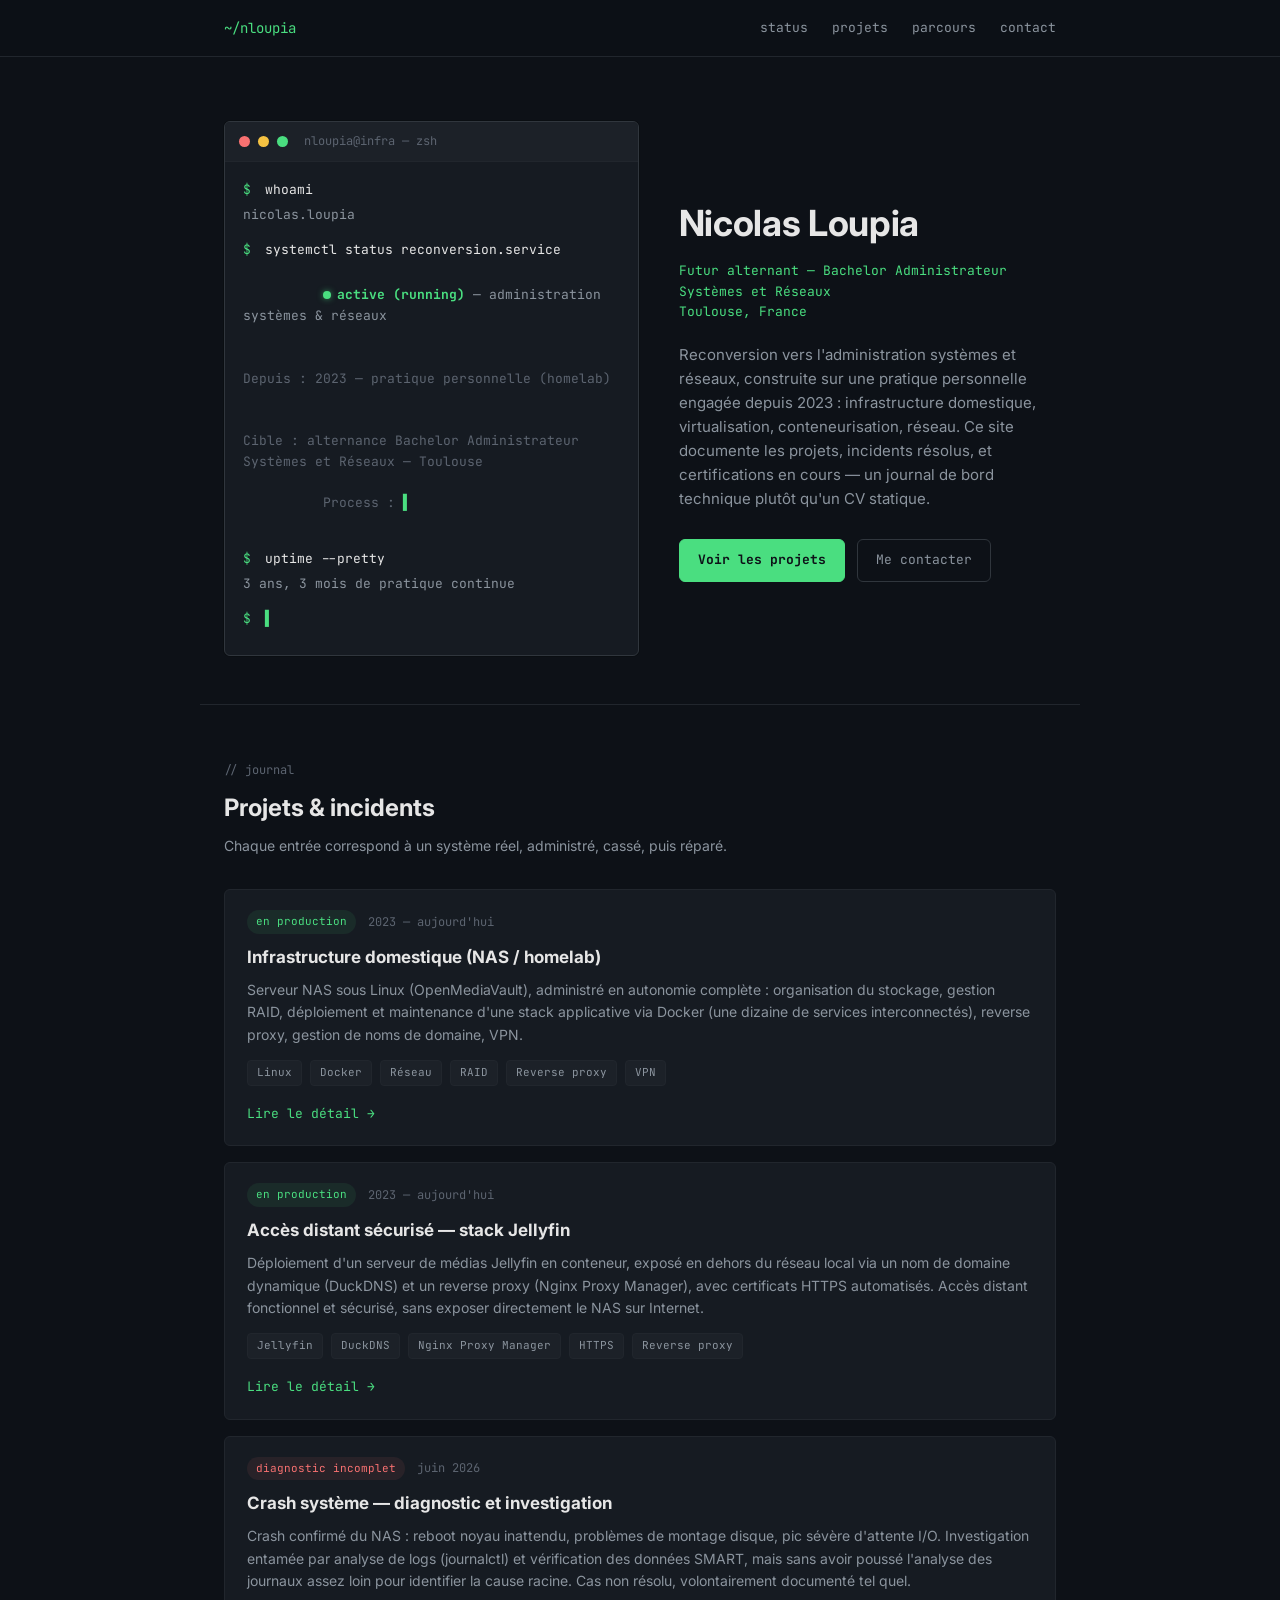
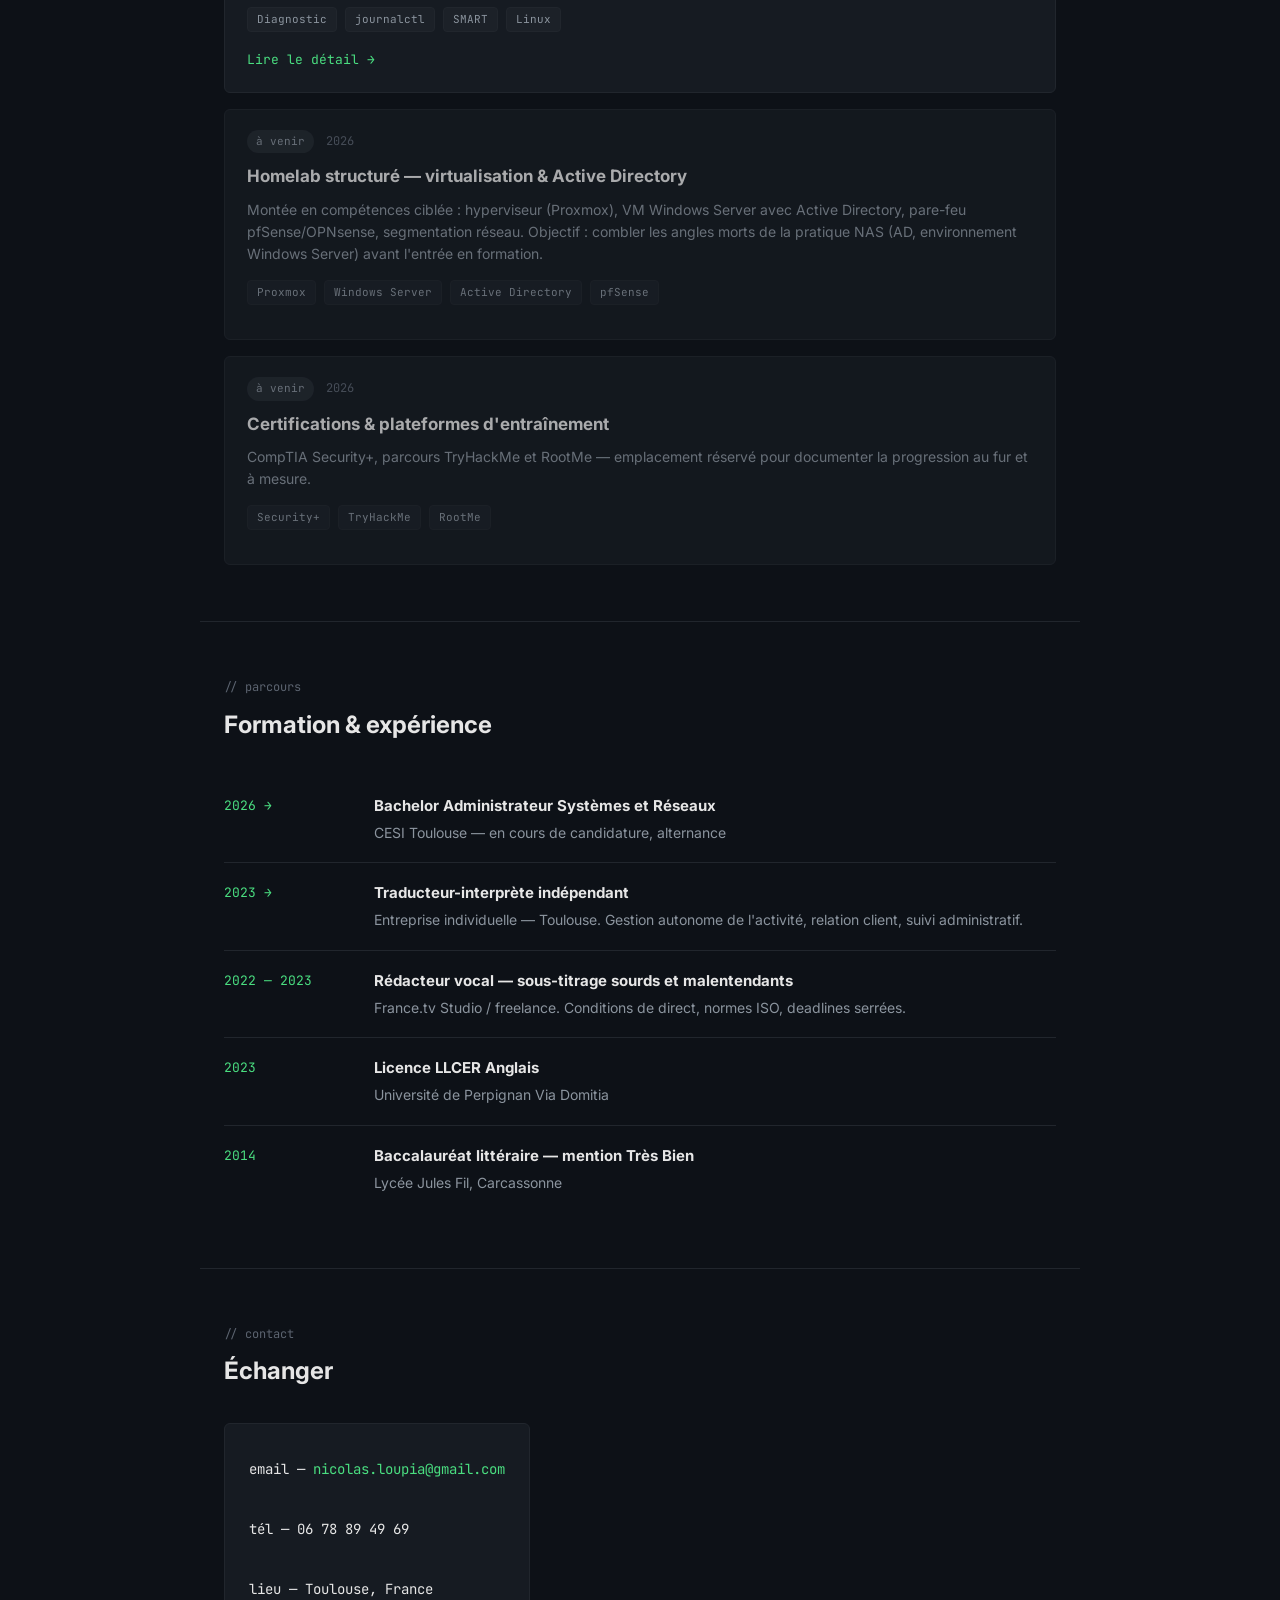
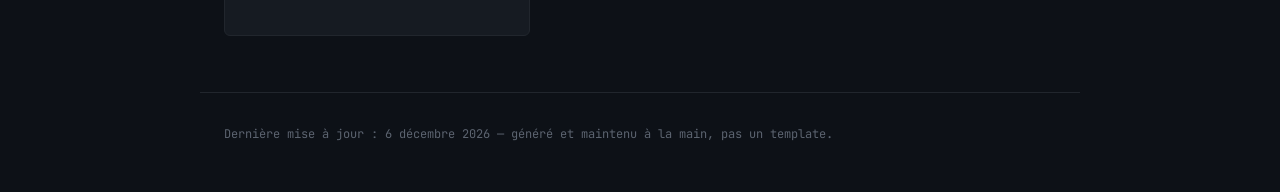
==== index.html @ b6933c15 "Add files via upload" ====
<!DOCTYPE html>
<html lang="fr">
<head>
<meta charset="UTF-8">
<meta name="viewport" content="width=device-width, initial-scale=1.0">
<title>Nicolas Loupia — Portfolio infrastructure & systèmes</title>
<meta name="description" content="Portfolio technique — projets d'infrastructure, systèmes et réseaux, en vue d'une reconversion vers l'administration systèmes et réseaux.">
<link rel="preconnect" href="https://fonts.googleapis.com">
<link rel="preconnect" href="https://fonts.gstatic.com" crossorigin>
<link href="https://fonts.googleapis.com/css2?family=JetBrains+Mono:wght@400;500;700&family=Inter:wght@400;500;600;700&display=swap" rel="stylesheet">
<link rel="stylesheet" href="style.css">
</head>
<body>

<div class="noise-overlay" aria-hidden="true"></div>

<header class="topbar">
  <div class="wrap topbar-inner">
    <span class="brand">~/nloupia</span>
    <nav class="topnav">
      <a href="#status">status</a>
      <a href="#projets">projets</a>
      <a href="#parcours">parcours</a>
      <a href="#contact">contact</a>
    </nav>
  </div>
</header>

<main>

  <!-- HERO : terminal simulé -->
  <section class="hero wrap" id="status">
    <div class="terminal" role="img" aria-label="Terminal affichant le statut du profil de Nicolas Loupia : en formation, reconversion vers l'administration systèmes et réseaux">
      <div class="term-bar">
        <span class="term-dot dot-red"></span>
        <span class="term-dot dot-amber"></span>
        <span class="term-dot dot-green"></span>
        <span class="term-title">nloupia@infra — zsh</span>
      </div>
      <div class="term-body">
        <p class="term-line"><span class="prompt">$</span> whoami</p>
        <p class="term-out">nicolas.loupia</p>
        <p class="term-line"><span class="prompt">$</span> systemctl status reconversion.service</p>
        <p class="term-out">
          <span class="dot-status dot-status-active"></span><strong>active (running)</strong> — administration systèmes &amp; réseaux<br>
          <span class="indent">Depuis : 2023 — pratique personnelle (homelab)</span><br>
          <span class="indent">Cible : alternance Bachelor Administrateur Systèmes et Réseaux — Toulouse</span><br>
          <span class="indent">Process : <span class="cursor-blink">▌</span></span>
        </p>
        <p class="term-line"><span class="prompt">$</span> uptime --pretty</p>
        <p class="term-out" id="uptime-out">chargement…</p>
        <p class="term-line"><span class="prompt">$</span> <span class="cursor-blink">▌</span></p>
      </div>
    </div>

    <div class="hero-intro">
      <h1>Nicolas Loupia</h1>
      <p class="hero-sub">Futur alternant — Bachelor Administrateur Systèmes et Réseaux<br>Toulouse, France</p>
      <p class="hero-text">
        Reconversion vers l'administration systèmes et réseaux, construite sur une pratique personnelle
        engagée depuis 2023 : infrastructure domestique, virtualisation, conteneurisation, réseau.
        Ce site documente les projets, incidents résolus, et certifications en cours — un journal de bord
        technique plutôt qu'un CV statique.
      </p>
      <div class="hero-links">
        <a href="#projets" class="btn btn-primary">Voir les projets</a>
        <a href="mailto:nicolas.loupia@gmail.com" class="btn btn-ghost">Me contacter</a>
      </div>
    </div>
  </section>

  <!-- PROJETS -->
  <section class="section wrap" id="projets">
    <div class="section-head">
      <span class="eyebrow">// journal</span>
      <h2>Projets &amp; incidents</h2>
      <p class="section-desc">Chaque entrée correspond à un système réel, administré, cassé, puis réparé.</p>
    </div>

    <div class="log-list">

      <article class="log-entry">
        <div class="log-meta">
          <span class="log-status status-prod">en production</span>
          <span class="log-date">2023 — aujourd'hui</span>
        </div>
        <h3>Infrastructure domestique (NAS / homelab)</h3>
        <p class="log-desc">
          Serveur NAS sous Linux (OpenMediaVault), administré en autonomie complète : organisation du
          stockage, gestion RAID, déploiement et maintenance d'une stack applicative via Docker
          (une dizaine de services interconnectés), reverse proxy, gestion de noms de domaine, VPN.
        </p>
        <ul class="log-tags">
          <li>Linux</li><li>Docker</li><li>Réseau</li><li>RAID</li><li>Reverse proxy</li><li>VPN</li>
        </ul>
        <a href="projets/nas.html" class="log-link">Lire le détail →</a>
      </article>

      <article class="log-entry">
        <div class="log-meta">
          <span class="log-status status-prod">en production</span>
          <span class="log-date">2023 — aujourd'hui</span>
        </div>
        <h3>Accès distant sécurisé — stack Jellyfin</h3>
        <p class="log-desc">
          Déploiement d'un serveur de médias Jellyfin en conteneur, exposé en dehors du réseau local
          via un nom de domaine dynamique (DuckDNS) et un reverse proxy (Nginx Proxy Manager), avec
          certificats HTTPS automatisés. Accès distant fonctionnel et sécurisé, sans exposer directement
          le NAS sur Internet.
        </p>
        <ul class="log-tags">
          <li>Jellyfin</li><li>DuckDNS</li><li>Nginx Proxy Manager</li><li>HTTPS</li><li>Reverse proxy</li>
        </ul>
        <a href="projets/jellyfin-acces-distant.html" class="log-link">Lire le détail →</a>
      </article>

      <article class="log-entry">
        <div class="log-meta">
          <span class="log-status status-open">diagnostic incomplet</span>
          <span class="log-date">juin 2026</span>
        </div>
        <h3>Crash système — diagnostic et investigation</h3>
        <p class="log-desc">
          Crash confirmé du NAS : reboot noyau inattendu, problèmes de montage disque, pic sévère
          d'attente I/O. Investigation entamée par analyse de logs (journalctl) et vérification des
          données SMART, mais sans avoir poussé l'analyse des journaux assez loin pour identifier
          la cause racine. Cas non résolu, volontairement documenté tel quel.
        </p>
        <ul class="log-tags">
          <li>Diagnostic</li><li>journalctl</li><li>SMART</li><li>Linux</li>
        </ul>
        <a href="projets/incident-crash-nas.html" class="log-link">Lire le détail →</a>
      </article>

      <article class="log-entry log-entry-future">
        <div class="log-meta">
          <span class="log-status status-planned">à venir</span>
          <span class="log-date">2026</span>
        </div>
        <h3>Homelab structuré — virtualisation &amp; Active Directory</h3>
        <p class="log-desc">
          Montée en compétences ciblée : hyperviseur (Proxmox), VM Windows Server avec Active Directory,
          pare-feu pfSense/OPNsense, segmentation réseau. Objectif : combler les angles morts de la
          pratique NAS (AD, environnement Windows Server) avant l'entrée en formation.
        </p>
        <ul class="log-tags">
          <li>Proxmox</li><li>Windows Server</li><li>Active Directory</li><li>pfSense</li>
        </ul>
      </article>

      <article class="log-entry log-entry-future">
        <div class="log-meta">
          <span class="log-status status-planned">à venir</span>
          <span class="log-date">2026</span>
        </div>
        <h3>Certifications &amp; plateformes d'entraînement</h3>
        <p class="log-desc">
          CompTIA Security+, parcours TryHackMe et RootMe — emplacement réservé pour documenter
          la progression au fur et à mesure.
        </p>
        <ul class="log-tags">
          <li>Security+</li><li>TryHackMe</li><li>RootMe</li>
        </ul>
      </article>

    </div>
  </section>

  <!-- PARCOURS -->
  <section class="section wrap" id="parcours">
    <div class="section-head">
      <span class="eyebrow">// parcours</span>
      <h2>Formation &amp; expérience</h2>
    </div>

    <div class="timeline">
      <div class="tl-item">
        <div class="tl-date">2026 →</div>
        <div class="tl-body">
          <h3>Bachelor Administrateur Systèmes et Réseaux</h3>
          <p>CESI Toulouse — en cours de candidature, alternance</p>
        </div>
      </div>
      <div class="tl-item">
        <div class="tl-date">2023 →</div>
        <div class="tl-body">
          <h3>Traducteur-interprète indépendant</h3>
          <p>Entreprise individuelle — Toulouse. Gestion autonome de l'activité, relation client, suivi administratif.</p>
        </div>
      </div>
      <div class="tl-item">
        <div class="tl-date">2022 — 2023</div>
        <div class="tl-body">
          <h3>Rédacteur vocal — sous-titrage sourds et malentendants</h3>
          <p>France.tv Studio / freelance. Conditions de direct, normes ISO, deadlines serrées.</p>
        </div>
      </div>
      <div class="tl-item">
        <div class="tl-date">2023</div>
        <div class="tl-body">
          <h3>Licence LLCER Anglais</h3>
          <p>Université de Perpignan Via Domitia</p>
        </div>
      </div>
      <div class="tl-item">
        <div class="tl-date">2014</div>
        <div class="tl-body">
          <h3>Baccalauréat littéraire — mention Très Bien</h3>
          <p>Lycée Jules Fil, Carcassonne</p>
        </div>
      </div>
    </div>
  </section>

  <!-- CONTACT -->
  <section class="section wrap" id="contact">
    <div class="section-head">
      <span class="eyebrow">// contact</span>
      <h2>Échanger</h2>
    </div>
    <div class="contact-card">
      <p>email — <a href="mailto:nicolas.loupia@gmail.com">nicolas.loupia@gmail.com</a></p>
      <p>tél — 06 78 89 49 69</p>
      <p>lieu — Toulouse, France</p>
    </div>
  </section>

</main>

<footer class="footer wrap">
  <p>Dernière mise à jour : <span id="last-updated"></span> — généré et maintenu à la main, pas un template.</p>
</footer>

<script src="script.js"></script>
</body>
</html>
---- style.css ----
:root {
  --bg: #0D1117;
  --bg-raised: #161B22;
  --bg-raised-2: #1C2128;
  --border: #30363D;
  --border-soft: #21262D;
  --text: #E6E6E6;
  --text-dim: #8B949E;
  --text-faint: #5C6470;
  --accent: #4ADE80;
  --accent-dim: #2FA85A;
  --accent-bg: rgba(74, 222, 128, 0.08);
  --warn: #F87171;
  --warn-bg: rgba(248, 113, 113, 0.08);
  --amber: #F5C242;
  --amber-bg: rgba(245, 194, 66, 0.08);
  --mono: 'JetBrains Mono', 'Fira Code', monospace;
  --sans: 'Inter', system-ui, -apple-system, sans-serif;
  --radius: 6px;
  --wrap: 880px;
}

* { box-sizing: border-box; }

html { scroll-behavior: smooth; }

body {
  margin: 0;
  background: var(--bg);
  color: var(--text);
  font-family: var(--sans);
  line-height: 1.6;
  font-size: 16px;
}

.wrap {
  max-width: var(--wrap);
  margin: 0 auto;
  padding: 0 24px;
}

a { color: var(--accent); text-decoration: none; }
a:hover { text-decoration: underline; }

h1, h2, h3 { font-family: var(--sans); font-weight: 700; margin: 0; color: var(--text); }

/* ---------- Topbar ---------- */
.topbar {
  position: sticky;
  top: 0;
  z-index: 10;
  background: rgba(13, 17, 23, 0.85);
  backdrop-filter: blur(6px);
  border-bottom: 1px solid var(--border-soft);
}
.topbar-inner {
  display: flex;
  align-items: center;
  justify-content: space-between;
  height: 56px;
}
.brand {
  font-family: var(--mono);
  font-size: 14px;
  color: var(--accent);
}
.topnav { display: flex; gap: 24px; }
.topnav a {
  font-family: var(--mono);
  font-size: 13px;
  color: var(--text-dim);
}
.topnav a:hover { color: var(--accent); text-decoration: none; }

/* ---------- Hero ---------- */
.hero {
  padding: 64px 24px 48px;
  display: grid;
  grid-template-columns: 1fr;
  gap: 40px;
}
@media (min-width: 860px) {
  .hero { grid-template-columns: 1.1fr 1fr; align-items: center; }
}

.terminal {
  background: var(--bg-raised);
  border: 1px solid var(--border);
  border-radius: var(--radius);
  overflow: hidden;
  box-shadow: 0 0 0 1px rgba(0,0,0,0.2);
  order: 2;
}
@media (min-width: 860px) { .terminal { order: 1; } }

.term-bar {
  display: flex;
  align-items: center;
  gap: 8px;
  padding: 10px 14px;
  background: var(--bg-raised-2);
  border-bottom: 1px solid var(--border-soft);
}
.term-dot { width: 11px; height: 11px; border-radius: 50%; display: inline-block; }
.dot-red { background: #F87171; }
.dot-amber { background: #F5C242; }
.dot-green { background: #4ADE80; }
.term-title {
  margin-left: 8px;
  font-family: var(--mono);
  font-size: 12px;
  color: var(--text-faint);
}

.term-body { padding: 18px 18px 22px; font-family: var(--mono); font-size: 13px; }
.term-line { margin: 14px 0 4px; color: var(--text); }
.term-line:first-child { margin-top: 0; }
.prompt { color: var(--accent); margin-right: 6px; }
.term-out { margin: 0 0 0 0; color: var(--text-dim); white-space: pre-wrap; }
.term-out strong { color: var(--accent); }
.indent { display: inline-block; margin-left: 0; color: var(--text-faint); }
.dot-status { width: 8px; height: 8px; border-radius: 50%; display: inline-block; margin-right: 6px; }
.dot-status-active { background: var(--accent); box-shadow: 0 0 6px rgba(74,222,128,0.6); }

.cursor-blink {
  animation: blink 1.1s steps(2, start) infinite;
  color: var(--accent);
}
@keyframes blink { to { visibility: hidden; } }

.hero-intro { order: 1; }
@media (min-width: 860px) { .hero-intro { order: 2; } }

.hero-intro h1 {
  font-size: 36px;
  margin-bottom: 8px;
  letter-spacing: -0.01em;
}
.hero-sub {
  font-family: var(--mono);
  font-size: 13px;
  color: var(--accent);
  margin: 0 0 20px;
  line-height: 1.6;
}
.hero-text {
  color: var(--text-dim);
  font-size: 15px;
  margin: 0 0 28px;
  max-width: 480px;
}
.hero-links { display: flex; gap: 12px; flex-wrap: wrap; }

.btn {
  display: inline-block;
  font-family: var(--mono);
  font-size: 13px;
  padding: 10px 18px;
  border-radius: var(--radius);
  border: 1px solid var(--border);
}
.btn:hover { text-decoration: none; }
.btn-primary {
  background: var(--accent);
  color: #0D1117;
  border-color: var(--accent);
  font-weight: 700;
}
.btn-primary:hover { background: var(--accent-dim); }
.btn-ghost { color: var(--text-dim); }
.btn-ghost:hover { color: var(--text); border-color: var(--text-dim); }

/* ---------- Sections ---------- */
.section { padding: 56px 24px; border-top: 1px solid var(--border-soft); }
.section-head { margin-bottom: 32px; }
.eyebrow {
  font-family: var(--mono);
  font-size: 12px;
  color: var(--text-faint);
  display: block;
  margin-bottom: 8px;
}
.section-head h2 { font-size: 24px; margin-bottom: 8px; }
.section-desc { color: var(--text-dim); font-size: 14px; margin: 0; }

/* ---------- Log entries ---------- */
.log-list { display: flex; flex-direction: column; gap: 16px; }

.log-entry {
  background: var(--bg-raised);
  border: 1px solid var(--border-soft);
  border-radius: var(--radius);
  padding: 20px 22px;
}
.log-entry-future { opacity: 0.72; }

.log-meta { display: flex; align-items: center; gap: 12px; margin-bottom: 10px; }
.log-status {
  font-family: var(--mono);
  font-size: 11px;
  padding: 3px 9px;
  border-radius: 99px;
  text-transform: lowercase;
}
.status-prod { background: var(--accent-bg); color: var(--accent); }
.status-resolved { background: var(--amber-bg); color: var(--amber); }
.status-open { background: var(--warn-bg); color: var(--warn); }
.status-planned { background: rgba(139, 148, 158, 0.12); color: var(--text-dim); }

.log-date { font-family: var(--mono); font-size: 12px; color: var(--text-faint); }

.log-entry h3 { font-size: 17px; margin-bottom: 8px; }
.log-desc { color: var(--text-dim); font-size: 14px; margin: 0 0 14px; }

.log-tags { list-style: none; display: flex; gap: 8px; flex-wrap: wrap; padding: 0; margin: 0 0 14px; }
.log-tags li {
  font-family: var(--mono);
  font-size: 11px;
  color: var(--text-dim);
  background: var(--bg-raised-2);
  border: 1px solid var(--border-soft);
  padding: 3px 9px;
  border-radius: 4px;
}

.log-link { font-family: var(--mono); font-size: 13px; }

/* ---------- Timeline ---------- */
.timeline { display: flex; flex-direction: column; gap: 0; }
.tl-item {
  display: grid;
  grid-template-columns: 130px 1fr;
  gap: 20px;
  padding: 18px 0;
  border-bottom: 1px solid var(--border-soft);
}
.tl-item:last-child { border-bottom: none; }
.tl-date { font-family: var(--mono); font-size: 13px; color: var(--accent); padding-top: 2px; }
.tl-body h3 { font-size: 15px; margin-bottom: 4px; }
.tl-body p { color: var(--text-dim); font-size: 14px; margin: 0; }

/* ---------- Contact ---------- */
.contact-card {
  background: var(--bg-raised);
  border: 1px solid var(--border-soft);
  border-radius: var(--radius);
  padding: 20px 24px;
  display: inline-flex;
  flex-direction: column;
  gap: 10px;
  font-family: var(--mono);
  font-size: 14px;
}

/* ---------- Footer ---------- */
.footer {
  padding: 32px 24px 48px;
  border-top: 1px solid var(--border-soft);
}
.footer p {
  font-family: var(--mono);
  font-size: 12px;
  color: var(--text-faint);
  margin: 0;
}

@media (prefers-reduced-motion: reduce) {
  .cursor-blink { animation: none; }
}
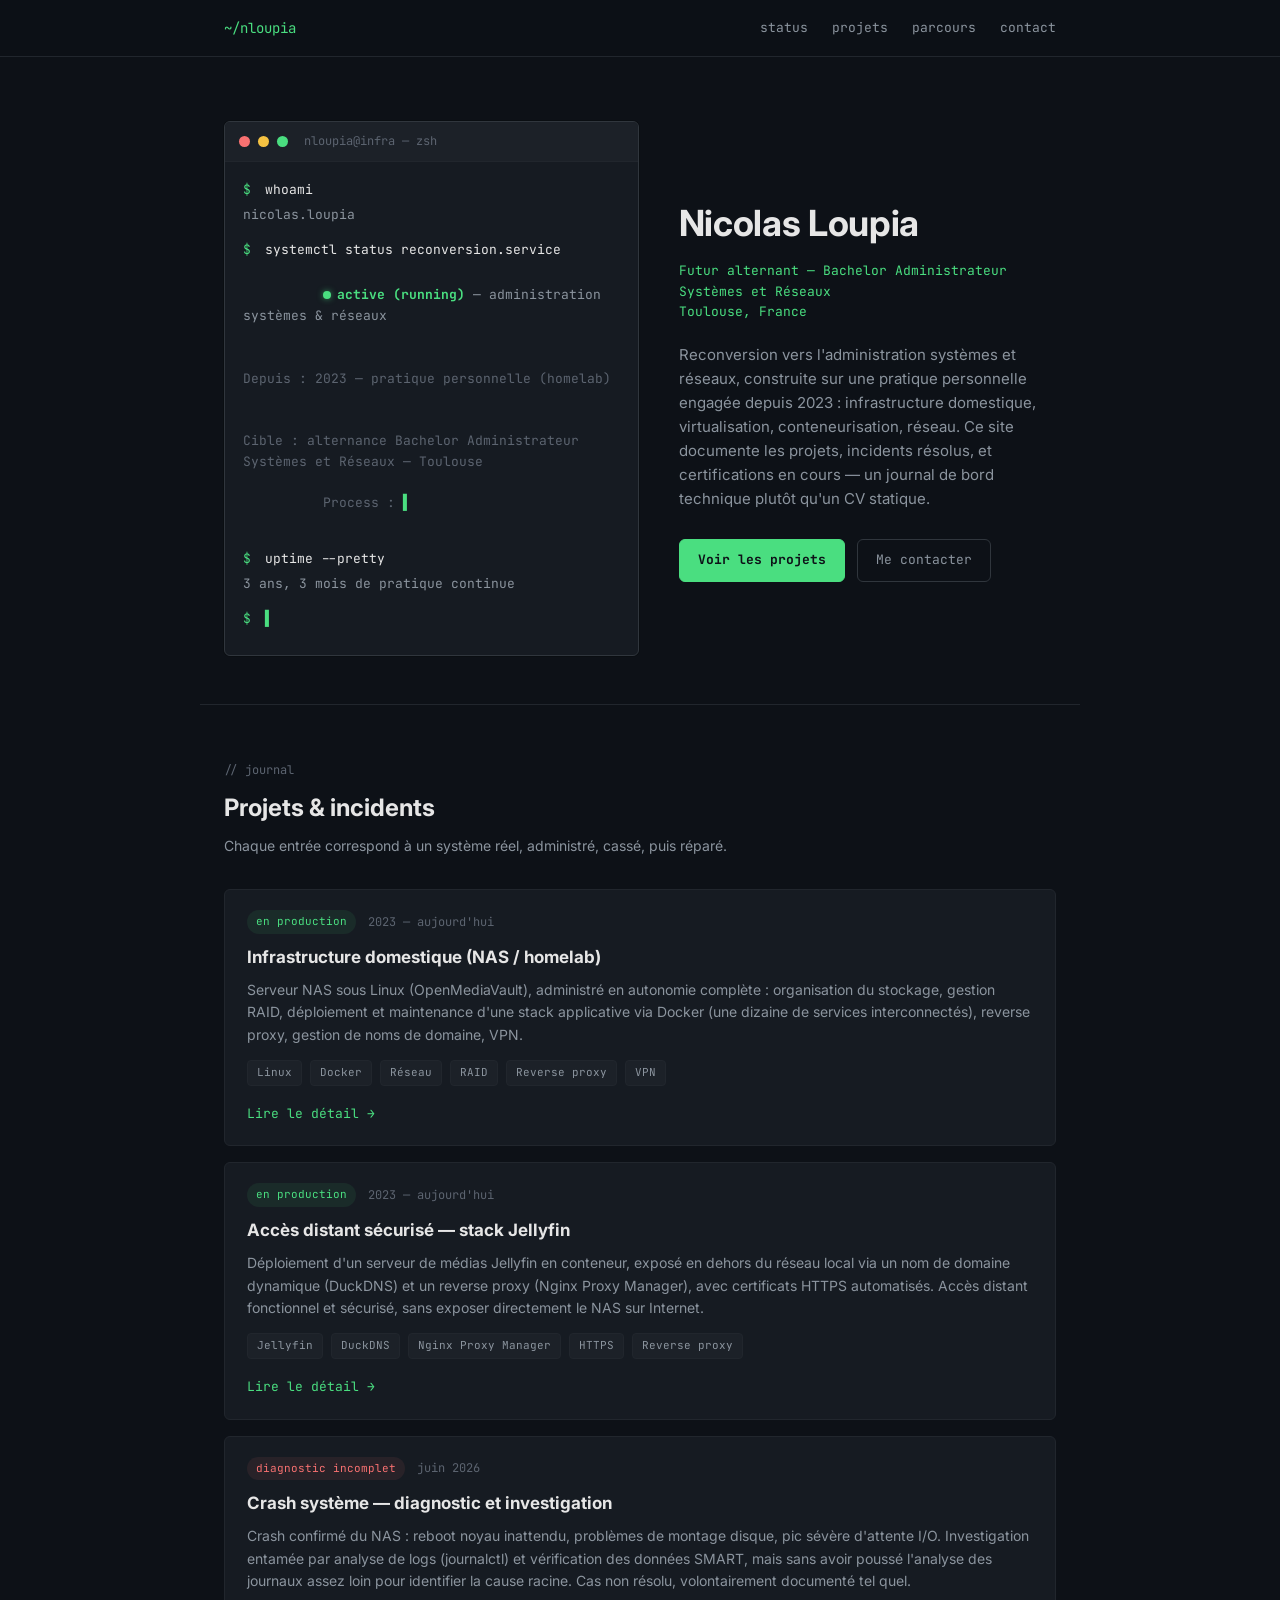
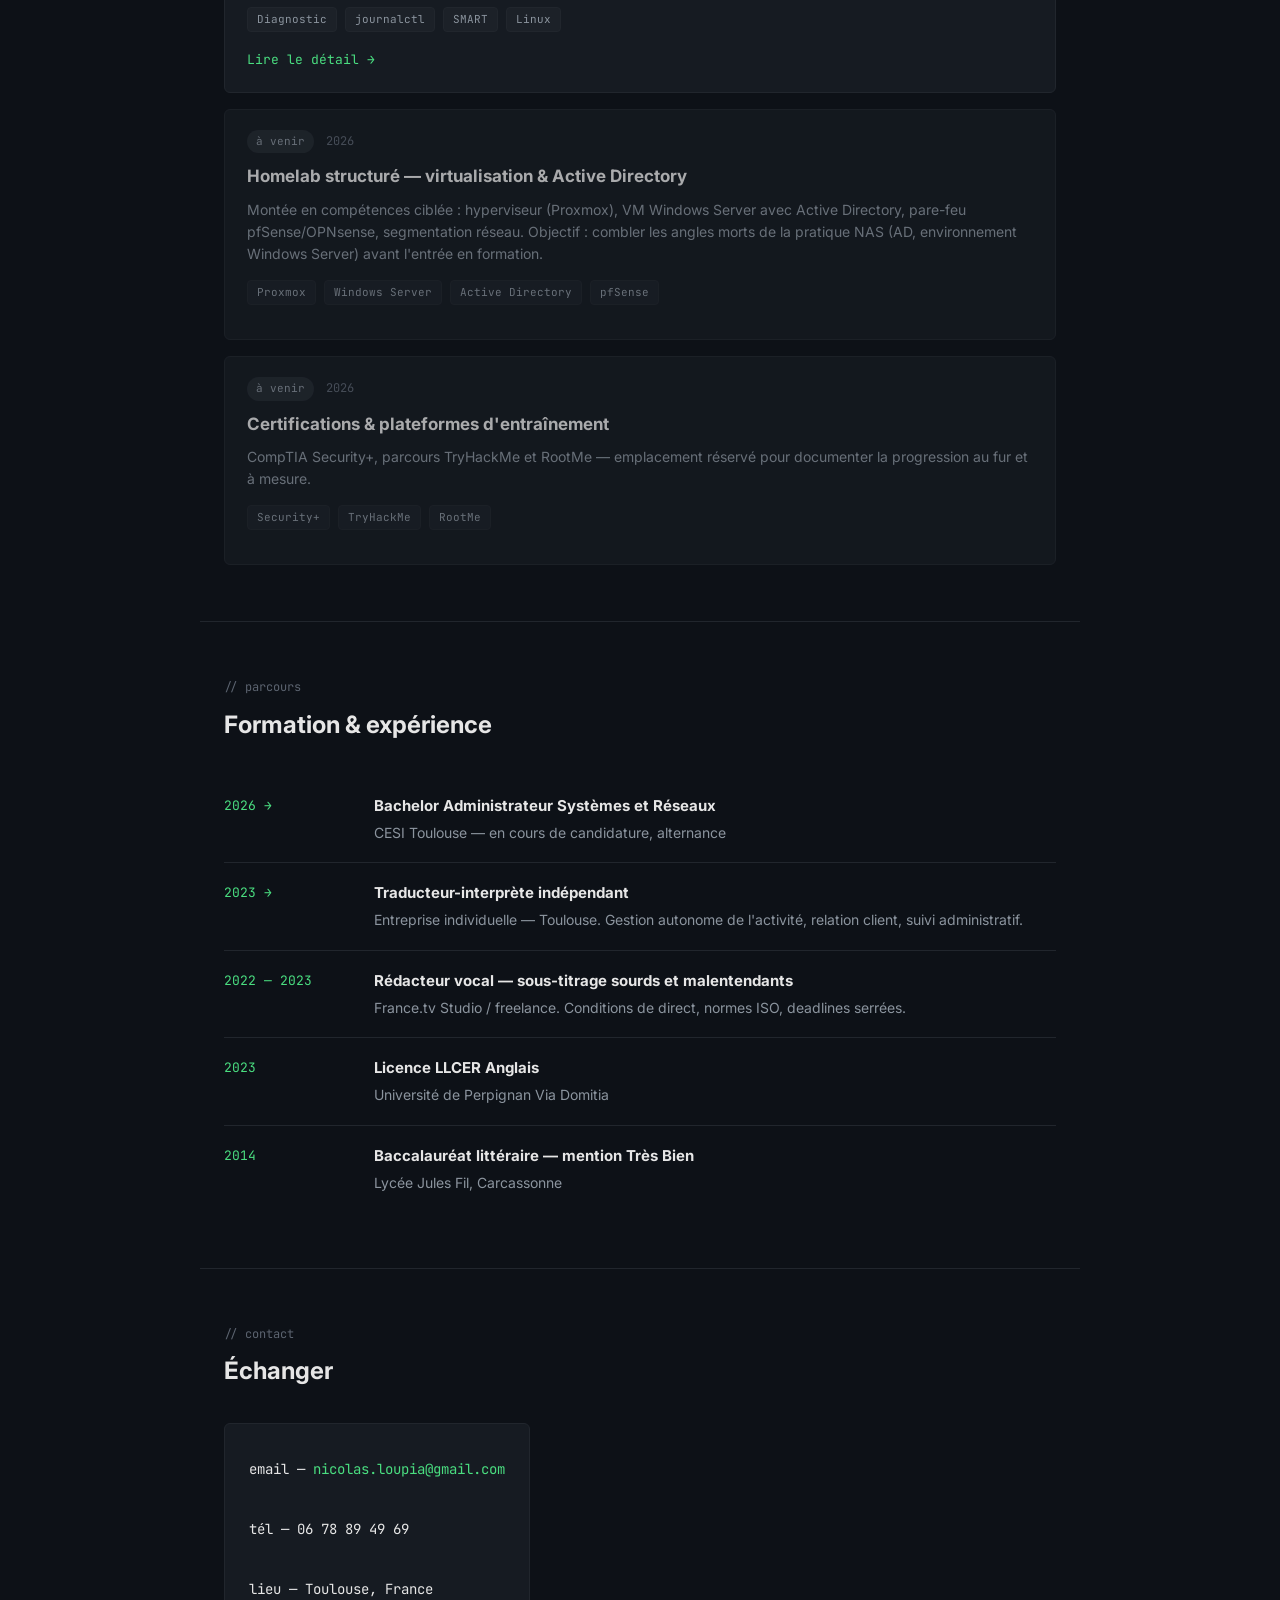
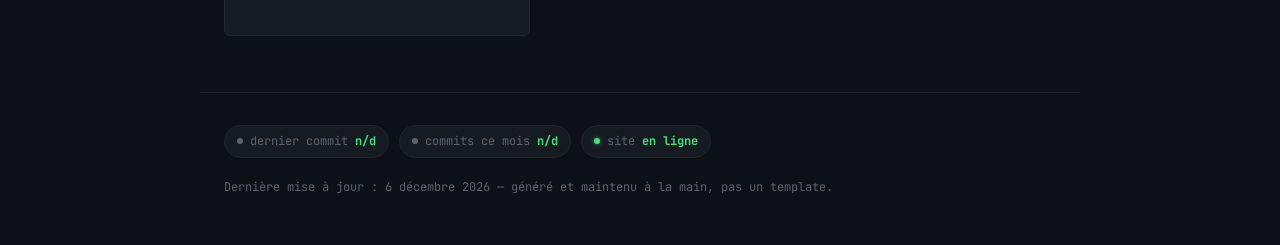
==== commit b1b537ba: "Update index.html" ====
--- a/index.html
+++ b/index.html
@@ -228,6 +228,23 @@
 </main>
 
 <footer class="footer wrap">
+  <div class="repo-badges" id="repo-badges" aria-label="Activité du dépôt GitHub">
+    <a href="https://github.com/cptneron/cptneron.github.io" class="repo-badge" target="_blank" rel="noopener">
+      <span class="repo-badge-dot"></span>
+      <span class="repo-badge-label">dernier commit</span>
+      <span class="repo-badge-value" id="badge-last-commit">…</span>
+    </a>
+    <a href="https://github.com/cptneron/cptneron.github.io/commits/main" class="repo-badge" target="_blank" rel="noopener">
+      <span class="repo-badge-dot"></span>
+      <span class="repo-badge-label">commits ce mois</span>
+      <span class="repo-badge-value" id="badge-commit-count">…</span>
+    </a>
+    <a href="https://github.com/cptneron/cptneron.github.io/deployments" class="repo-badge" target="_blank" rel="noopener">
+      <span class="repo-badge-dot repo-badge-dot-live"></span>
+      <span class="repo-badge-label">site</span>
+      <span class="repo-badge-value">en ligne</span>
+    </a>
+  </div>
   <p>Dernière mise à jour : <span id="last-updated"></span> — généré et maintenu à la main, pas un template.</p>
 </footer>
 
--- a/style.css
+++ b/style.css
@@ -264,6 +264,39 @@
   margin: 0;
 }
 
+.repo-badges {
+  display: flex;
+  gap: 10px;
+  flex-wrap: wrap;
+  margin-bottom: 20px;
+}
+.repo-badge {
+  display: inline-flex;
+  align-items: center;
+  gap: 7px;
+  font-family: var(--mono);
+  font-size: 12px;
+  background: var(--bg-raised);
+  border: 1px solid var(--border-soft);
+  border-radius: 99px;
+  padding: 6px 12px;
+  color: var(--text-dim);
+}
+.repo-badge:hover { border-color: var(--border); text-decoration: none; }
+.repo-badge-dot {
+  width: 6px;
+  height: 6px;
+  border-radius: 50%;
+  background: var(--text-faint);
+  display: inline-block;
+}
+.repo-badge-dot-live {
+  background: var(--accent);
+  box-shadow: 0 0 5px rgba(74,222,128,0.6);
+}
+.repo-badge-label { color: var(--text-faint); }
+.repo-badge-value { color: var(--accent); font-weight: 700; }
+
 @media (prefers-reduced-motion: reduce) {
   .cursor-blink { animation: none; }
 }
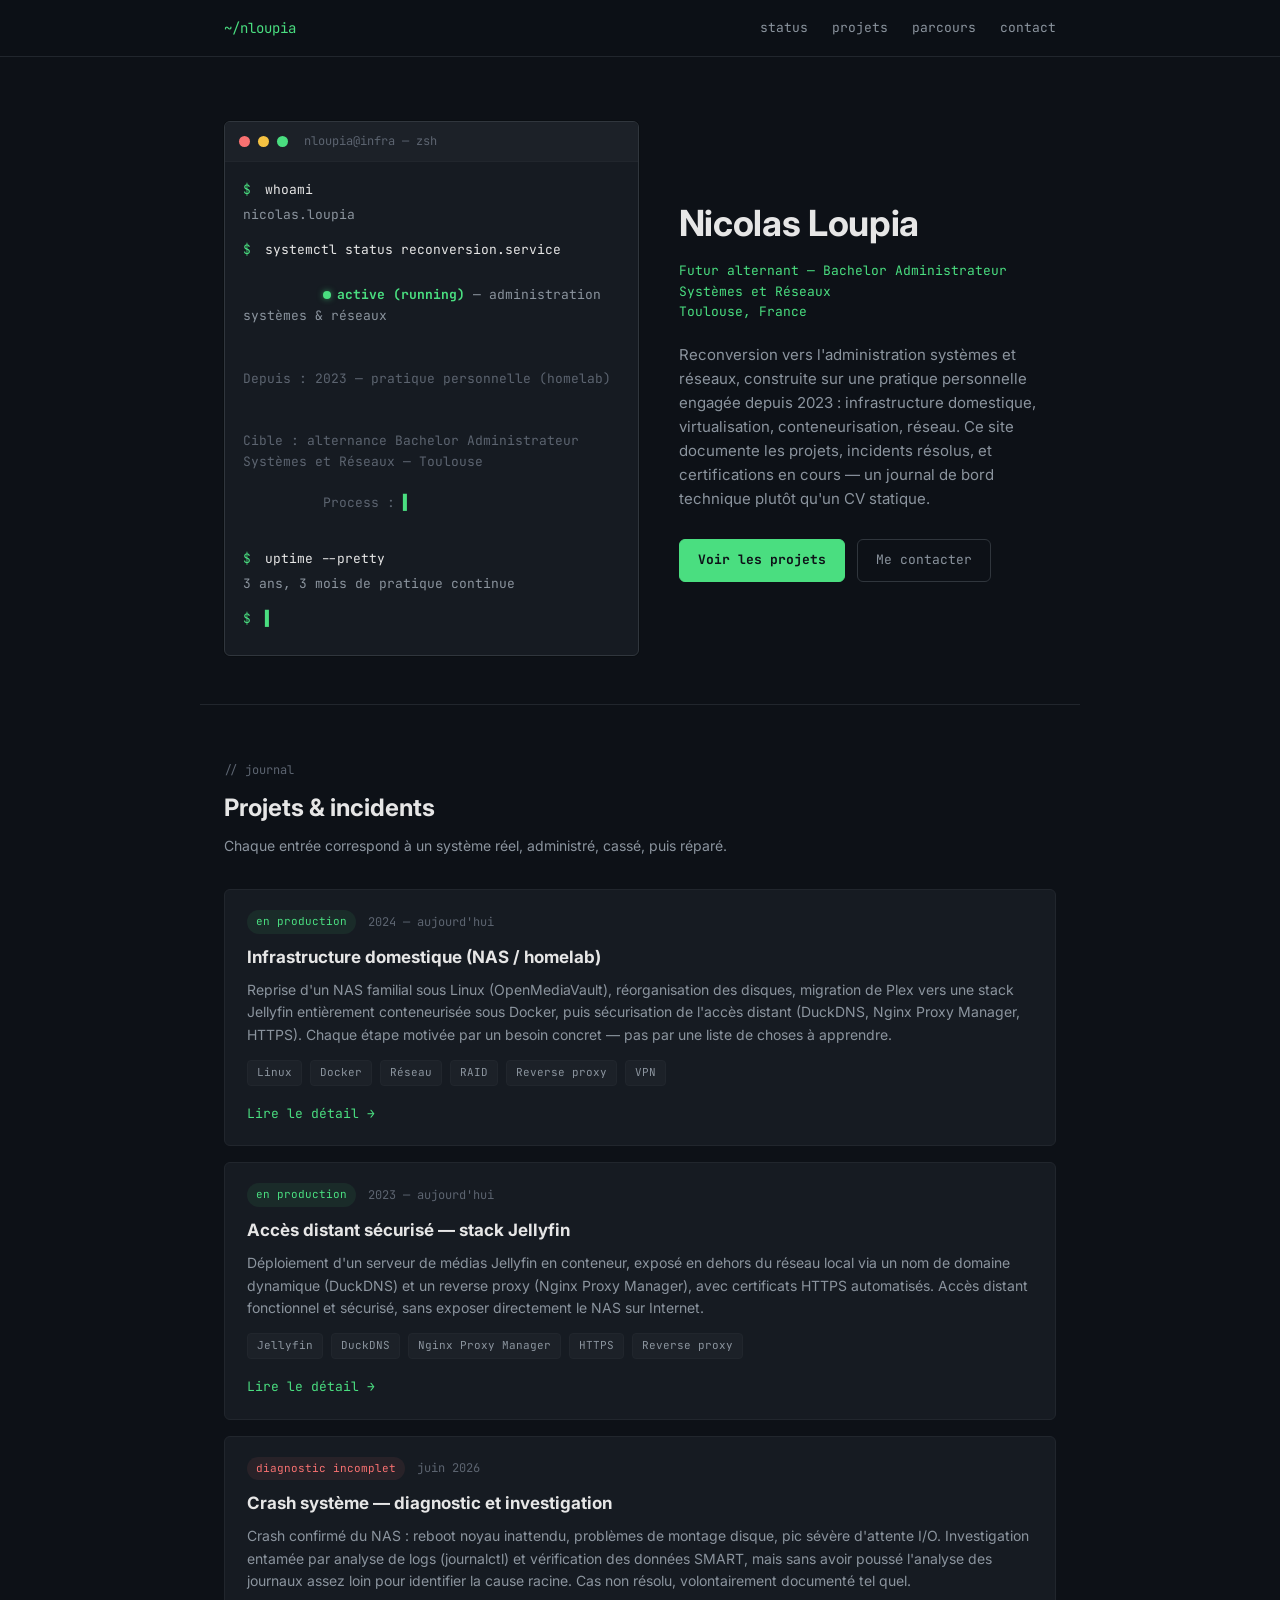
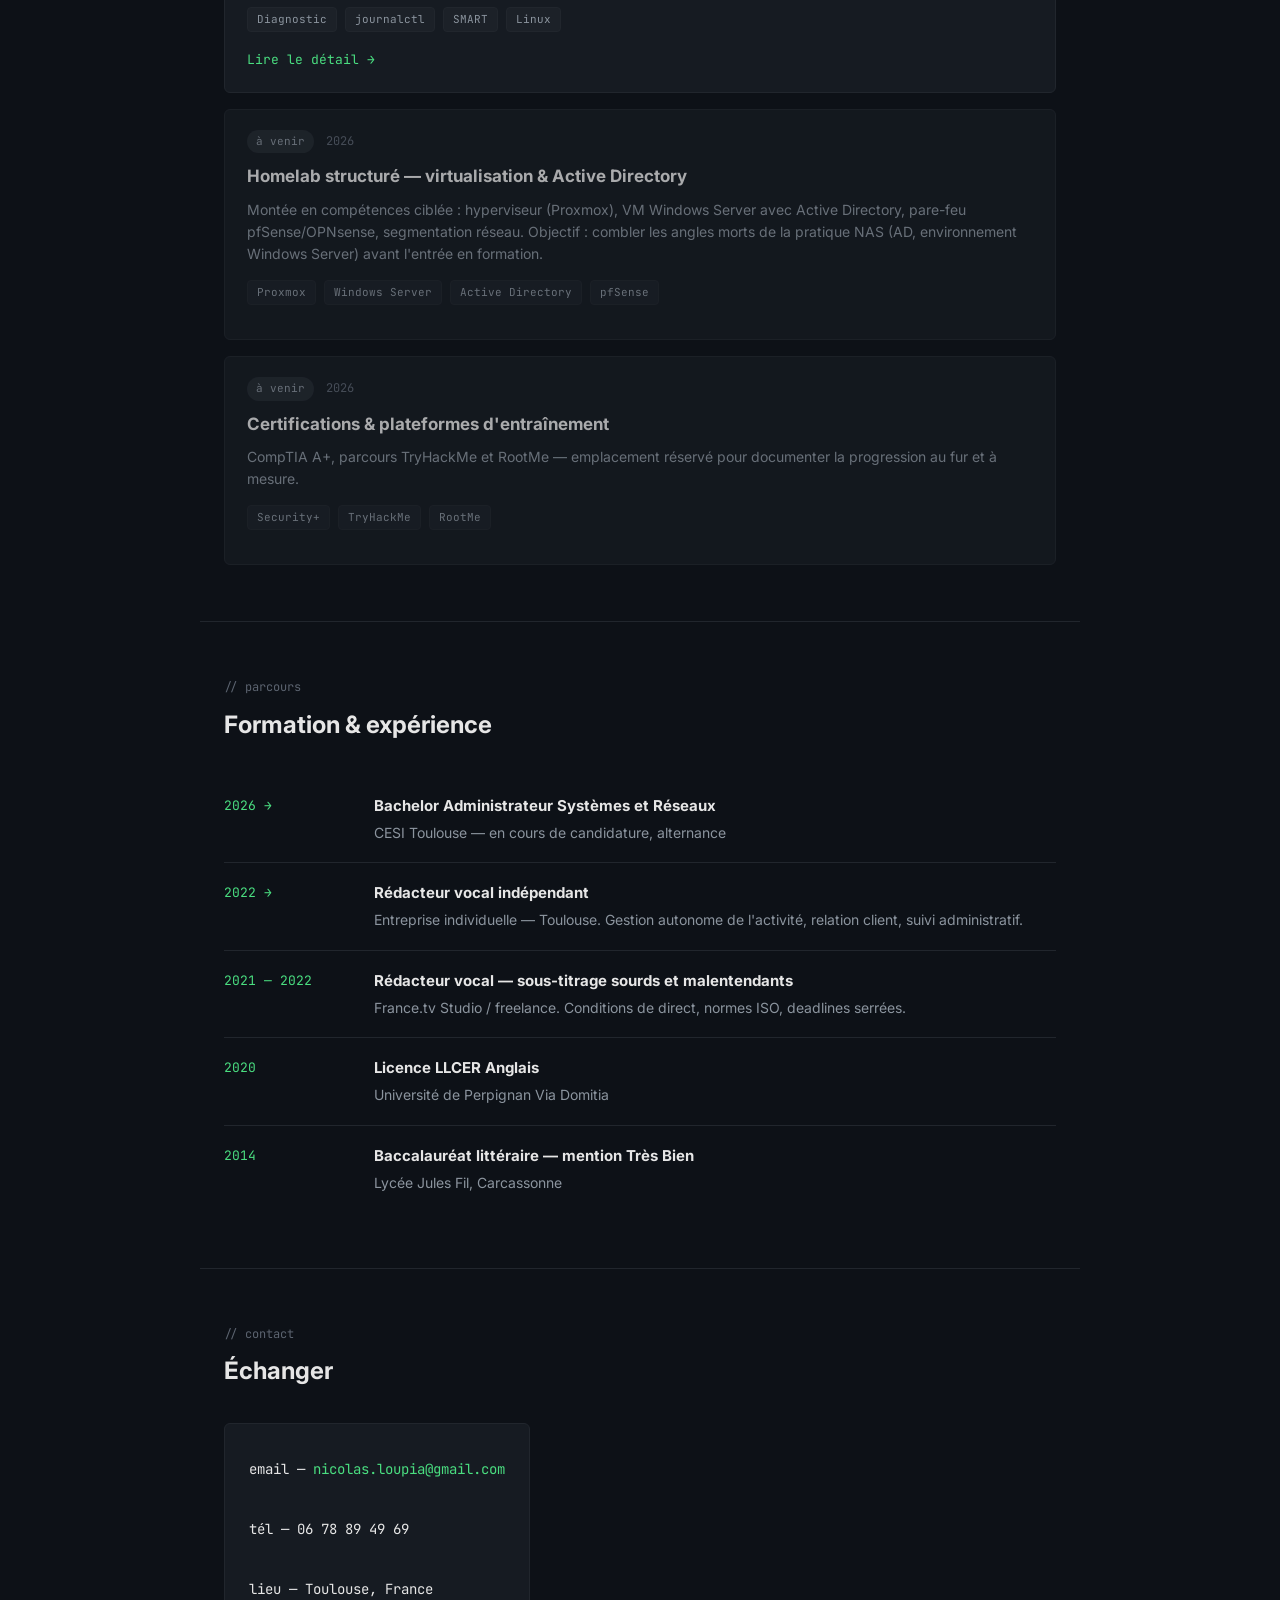
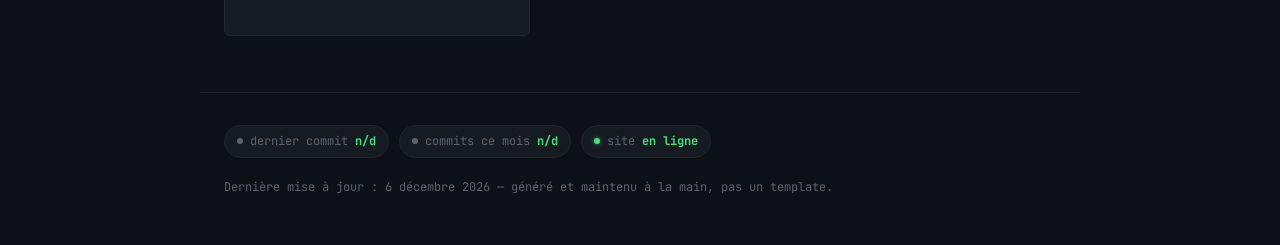
==== commit 21959443: "Update index.html" ====
--- a/index.html
+++ b/index.html
@@ -82,13 +82,14 @@
       <article class="log-entry">
         <div class="log-meta">
           <span class="log-status status-prod">en production</span>
-          <span class="log-date">2023 — aujourd'hui</span>
+          <span class="log-date">2024 — aujourd'hui</span>
         </div>
         <h3>Infrastructure domestique (NAS / homelab)</h3>
         <p class="log-desc">
-          Serveur NAS sous Linux (OpenMediaVault), administré en autonomie complète : organisation du
-          stockage, gestion RAID, déploiement et maintenance d'une stack applicative via Docker
-          (une dizaine de services interconnectés), reverse proxy, gestion de noms de domaine, VPN.
+          Reprise d'un NAS familial sous Linux (OpenMediaVault), réorganisation des disques, migration
+          de Plex vers une stack Jellyfin entièrement conteneurisée sous Docker, puis sécurisation
+          de l'accès distant (DuckDNS, Nginx Proxy Manager, HTTPS). Chaque étape motivée par un
+          besoin concret — pas par une liste de choses à apprendre.
         </p>
         <ul class="log-tags">
           <li>Linux</li><li>Docker</li><li>Réseau</li><li>RAID</li><li>Reverse proxy</li><li>VPN</li>
@@ -155,7 +156,7 @@
         </div>
         <h3>Certifications &amp; plateformes d'entraînement</h3>
         <p class="log-desc">
-          CompTIA Security+, parcours TryHackMe et RootMe — emplacement réservé pour documenter
+          CompTIA A+, parcours TryHackMe et RootMe — emplacement réservé pour documenter
           la progression au fur et à mesure.
         </p>
         <ul class="log-tags">
@@ -182,21 +183,21 @@
         </div>
       </div>
       <div class="tl-item">
-        <div class="tl-date">2023 →</div>
-        <div class="tl-body">
-          <h3>Traducteur-interprète indépendant</h3>
+        <div class="tl-date">2022 →</div>
+        <div class="tl-body">
+          <h3>Rédacteur vocal indépendant</h3>
           <p>Entreprise individuelle — Toulouse. Gestion autonome de l'activité, relation client, suivi administratif.</p>
         </div>
       </div>
       <div class="tl-item">
-        <div class="tl-date">2022 — 2023</div>
+        <div class="tl-date">2021 — 2022</div>
         <div class="tl-body">
           <h3>Rédacteur vocal — sous-titrage sourds et malentendants</h3>
           <p>France.tv Studio / freelance. Conditions de direct, normes ISO, deadlines serrées.</p>
         </div>
       </div>
       <div class="tl-item">
-        <div class="tl-date">2023</div>
+        <div class="tl-date">2020</div>
         <div class="tl-body">
           <h3>Licence LLCER Anglais</h3>
           <p>Université de Perpignan Via Domitia</p>
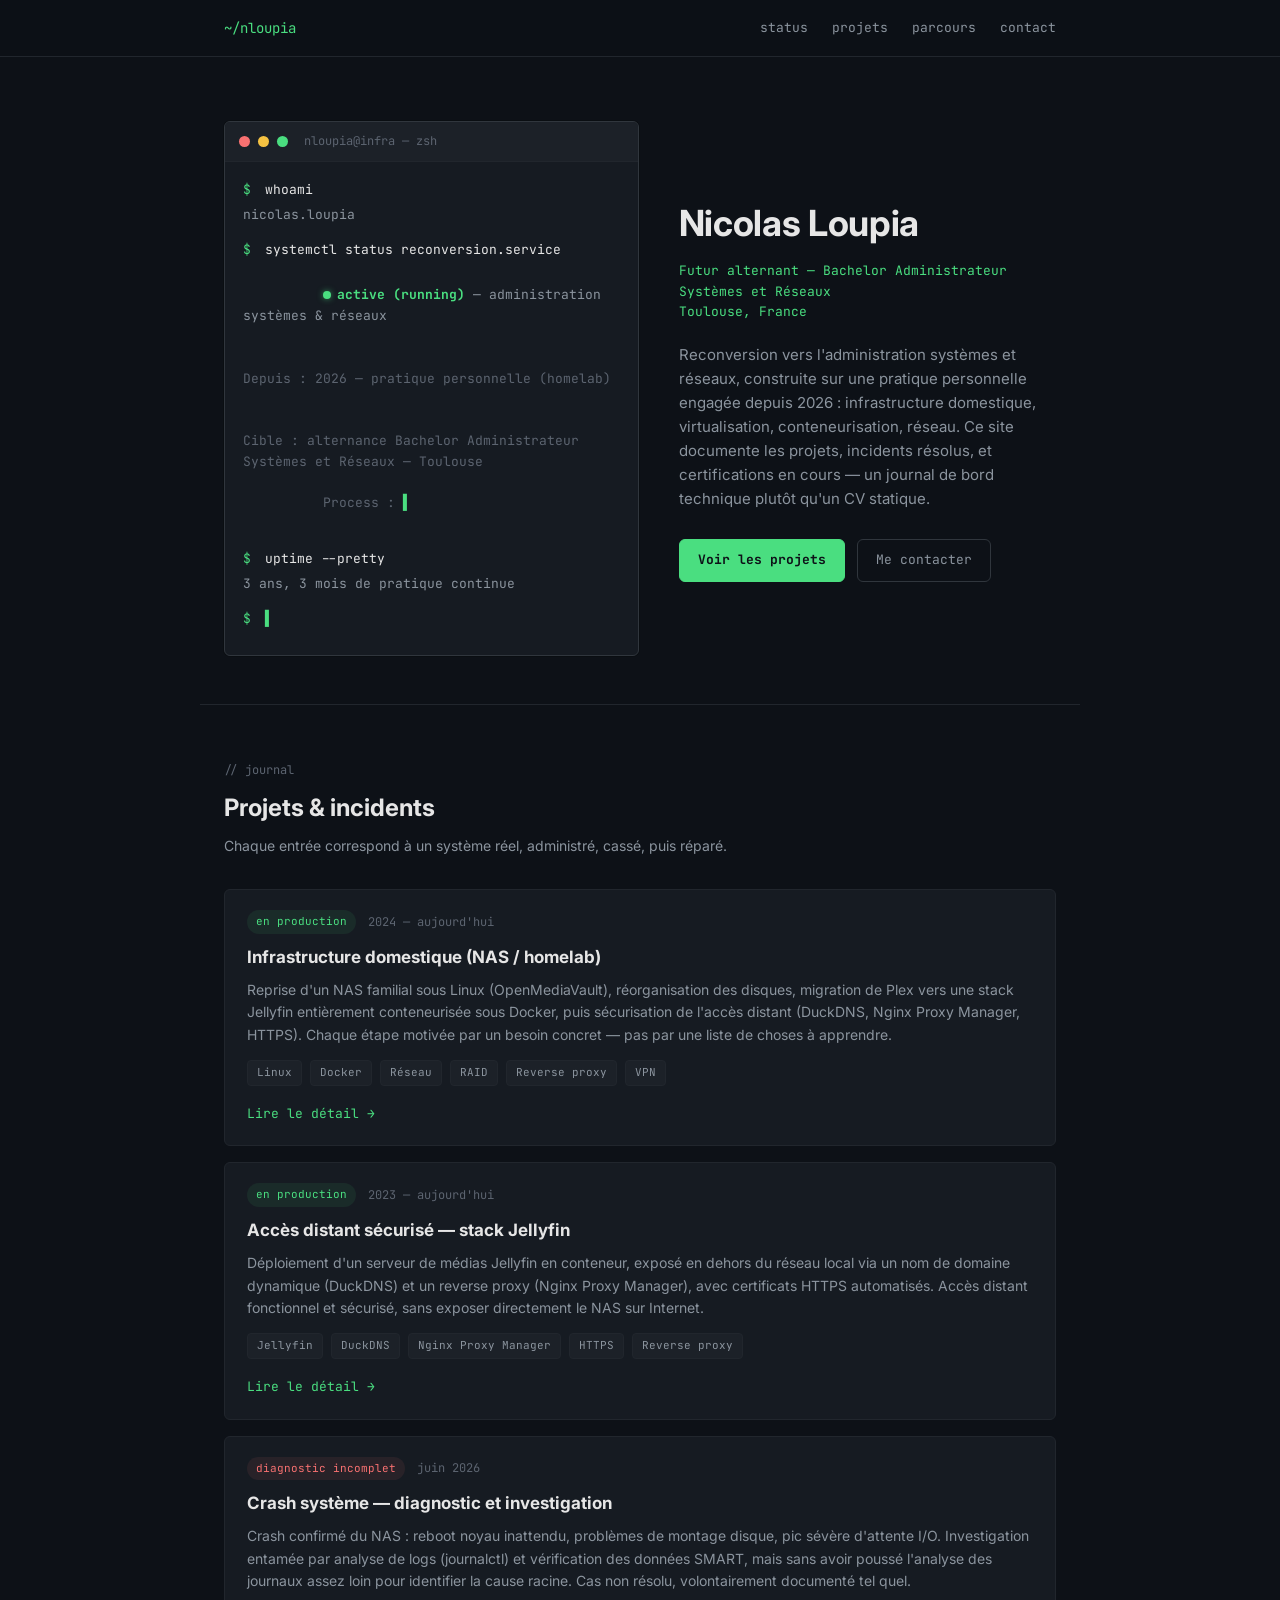
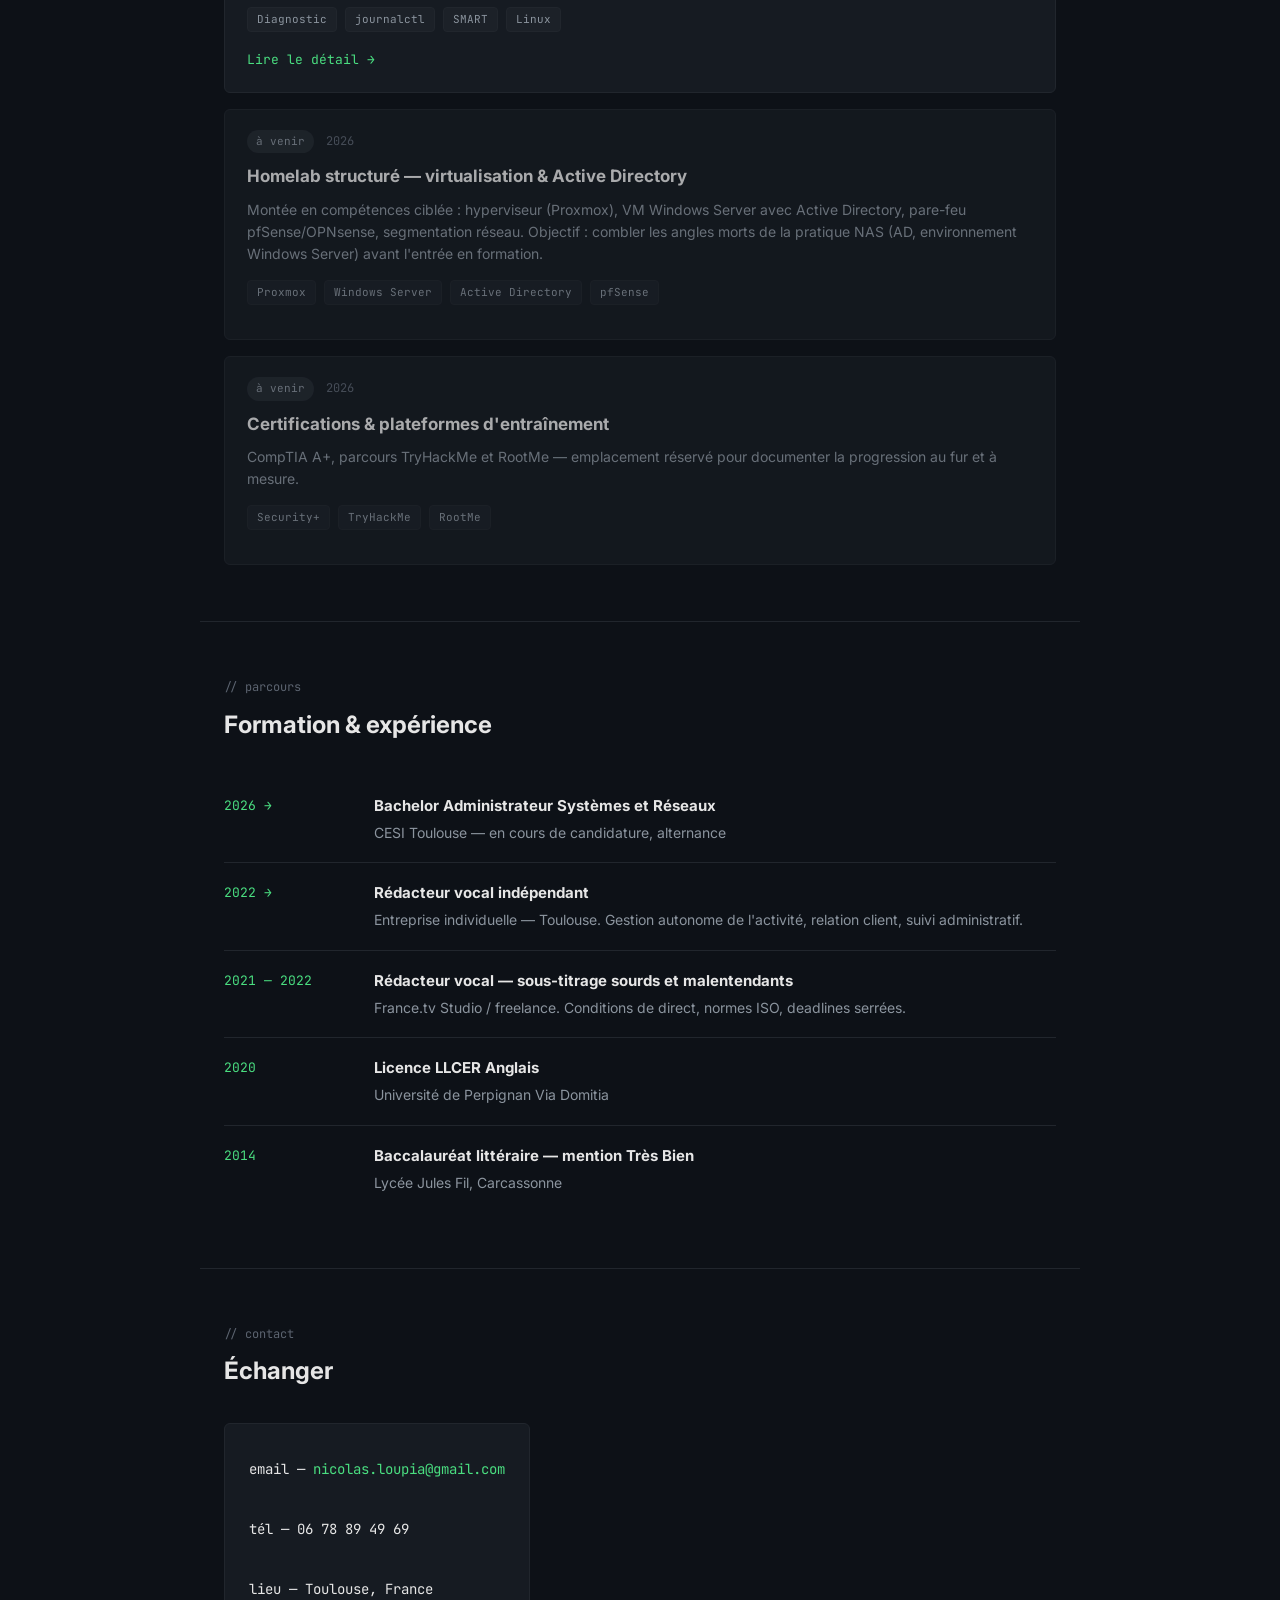
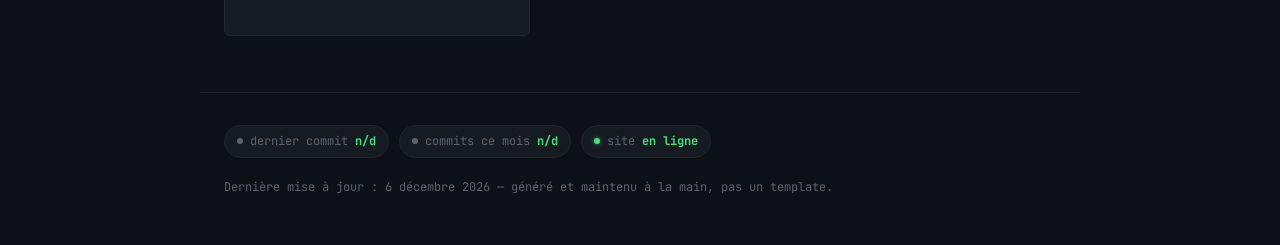
==== commit c203cf3f: "Update index.html" ====
--- a/index.html
+++ b/index.html
@@ -43,7 +43,7 @@
         <p class="term-line"><span class="prompt">$</span> systemctl status reconversion.service</p>
         <p class="term-out">
           <span class="dot-status dot-status-active"></span><strong>active (running)</strong> — administration systèmes &amp; réseaux<br>
-          <span class="indent">Depuis : 2023 — pratique personnelle (homelab)</span><br>
+          <span class="indent">Depuis : 2026 — pratique personnelle (homelab)</span><br>
           <span class="indent">Cible : alternance Bachelor Administrateur Systèmes et Réseaux — Toulouse</span><br>
           <span class="indent">Process : <span class="cursor-blink">▌</span></span>
         </p>
@@ -58,7 +58,7 @@
       <p class="hero-sub">Futur alternant — Bachelor Administrateur Systèmes et Réseaux<br>Toulouse, France</p>
       <p class="hero-text">
         Reconversion vers l'administration systèmes et réseaux, construite sur une pratique personnelle
-        engagée depuis 2023 : infrastructure domestique, virtualisation, conteneurisation, réseau.
+        engagée depuis 2026 : infrastructure domestique, virtualisation, conteneurisation, réseau.
         Ce site documente les projets, incidents résolus, et certifications en cours — un journal de bord
         technique plutôt qu'un CV statique.
       </p>
